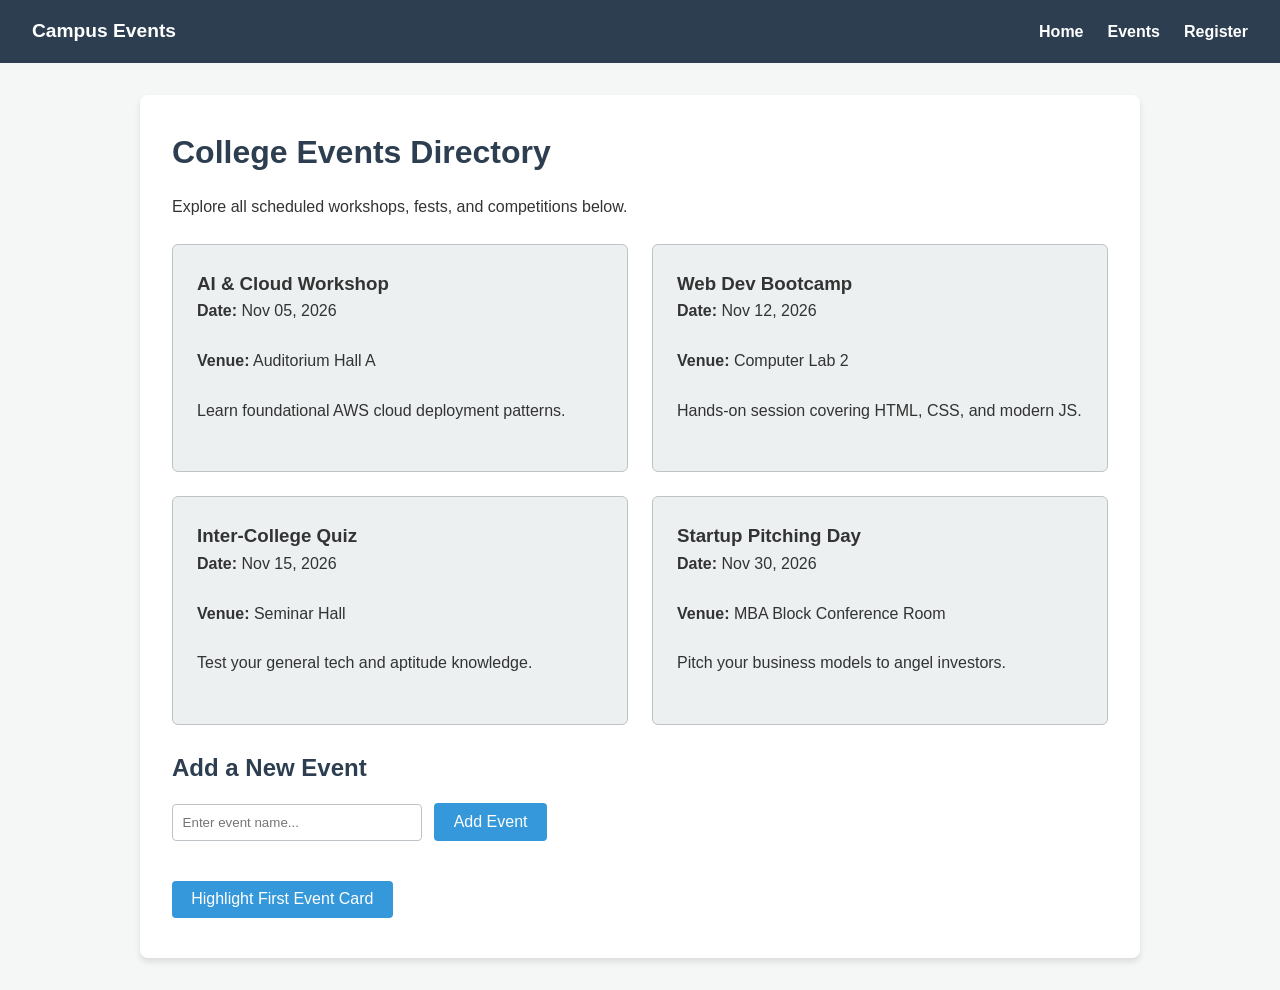
==== events.html @ 0021b933 "Add files via upload" ====
<!DOCTYPE html>
<html lang="en">
<head>
    <meta charset="UTF-8">
    <meta name="viewport" content="width=device-width, initial-scale=1.0">
    <title>Campus Event Management - Events</title>
    <link rel="stylesheet" href="style.css">
</head>
<body>

    <!-- Navigation Bar -->
    <nav>
        <div class="logo">Campus Events</div>
        <ul>
            <li><a href="index.html">Home</a></li>
            <li><a href="events.html">Events</a></li>
            <li><a href="register.html">Register</a></li>
        </ul>
    </nav>

    <div class="container">
        <h1>College Events Directory</h1>
        <p>Explore all scheduled workshops, fests, and competitions below.</p>

        <!-- Event Cards (At least 4) -->
        <div class="card-container">
            <div class="card" id="card-1">
                <h3>AI & Cloud Workshop</h3>
                <p><strong>Date:</strong> Nov 05, 2026</p>
                <p><strong>Venue:</strong> Auditorium Hall A</p>
                <p>Learn foundational AWS cloud deployment patterns.</p>
            </div>
            <div class="card">
                <h3>Web Dev Bootcamp</h3>
                <p><strong>Date:</strong> Nov 12, 2026</p>
                <p><strong>Venue:</strong> Computer Lab 2</p>
                <p>Hands-on session covering HTML, CSS, and modern JS.</p>
            </div>
        </div>

        <div class="card-container">
            <div class="card">
                <h3>Inter-College Quiz</h3>
                <p><strong>Date:</strong> Nov 15, 2026</p>
                <p><strong>Venue:</strong> Seminar Hall</p>
                <p>Test your general tech and aptitude knowledge.</p>
            </div>
            <div class="card">
                <h3>Startup Pitching Day</h3>
                <p><strong>Date:</strong> Nov 30, 2026</p>
                <p><strong>Venue:</strong> MBA Block Conference Room</p>
                <p>Pitch your business models to angel investors.</p>
            </div>
        </div>

        <!-- Add Event Section -->
        <h2>Add a New Event</h2>
        <div>
            <input type="text" id="newEventInput" placeholder="Enter event name...">
            <button onclick="addNewEvent()">Add Event</button>
        </div>
        <p id="submissionConfirmation" class="success-msg"></p>
        <div id="dynamicEventDisplay"></div>

        <!-- Modify Card Button -->
        <div style="margin-top: 1.5rem;">
            <button onclick="modifyEventCard()">Highlight First Event Card</button>
        </div>
    </div>

    <script src="script.js"></script>
</body>
</html>
---- style.css ----
* {
    margin: 0;
    padding: 0;
    box-sizing: border-box;
}

body {
    font-family: Arial, sans-serif;
    background-color: #f4f7f6;
    color: #333;
    line-height: 1.6;
}

/* Navigation Bar */
nav {
    background-color: #2c3e50;
    display: flex;
    justify-content: space-between;
    align-items: center;
    padding: 1rem 2rem;
}

nav .logo {
    color: #fff;
    font-weight: bold;
    font-size: 1.2rem;
}

nav ul {
    list-style: none;
    display: flex;
    gap: 1.5rem;
}

nav ul li a {
    color: #fff;
    text-decoration: none;
    font-weight: bold;
    transition: color 0.3s;
}

nav ul li a:hover {
    color: #3498db;
}

/* Main Container */
.container {
    max-width: 1000px;
    margin: 2rem auto;
    padding: 2rem;
    background: #fff;
    border-radius: 8px;
    box-shadow: 0 4px 6px rgba(0, 0, 0, 0.1);
}

h1, h2 {
    margin-bottom: 1rem;
    color: #2c3e50;
}

p {
    margin-bottom: 1.5rem;
}

/* Flexbox Cards Layout */
.card-container {
    display: flex;
    gap: 1.5rem;
    flex-wrap: wrap;
    margin-bottom: 1.5rem;
}

.card {
    background: #ecf0f1;
    border: 1px solid #bdc3c7;
    border-radius: 6px;
    padding: 1.5rem;
    flex: 1;
    min-width: 250px;
    transition: background-color 0.3s;
}

/* Buttons and Inputs */
button {
    background-color: #3498db;
    color: white;
    border: none;
    padding: 0.6rem 1.2rem;
    border-radius: 4px;
    cursor: pointer;
    font-size: 1rem;
    margin-right: 0.5rem;
    margin-bottom: 0.5rem;
    transition: background-color 0.3s;
}

button:hover {
    background-color: #2980b9;
}

input, select {
    padding: 0.6rem;
    margin-right: 0.5rem;
    margin-bottom: 1rem;
    border: 1px solid #bdc3c7;
    border-radius: 4px;
    width: 250px;
}

.error-msg {
    color: #e74c3c;
    font-size: 0.9rem;
    margin-top: -0.5rem;
    margin-bottom: 1rem;
}

.success-msg {
    color: #27ae60;
    font-weight: bold;
    margin-top: 1rem;
}

/* Footer */
footer {
    text-align: center;
    padding: 1rem;
    background-color: #2c3e50;
    color: white;
    position: fixed;
    bottom: 0;
    width: 100%;
}
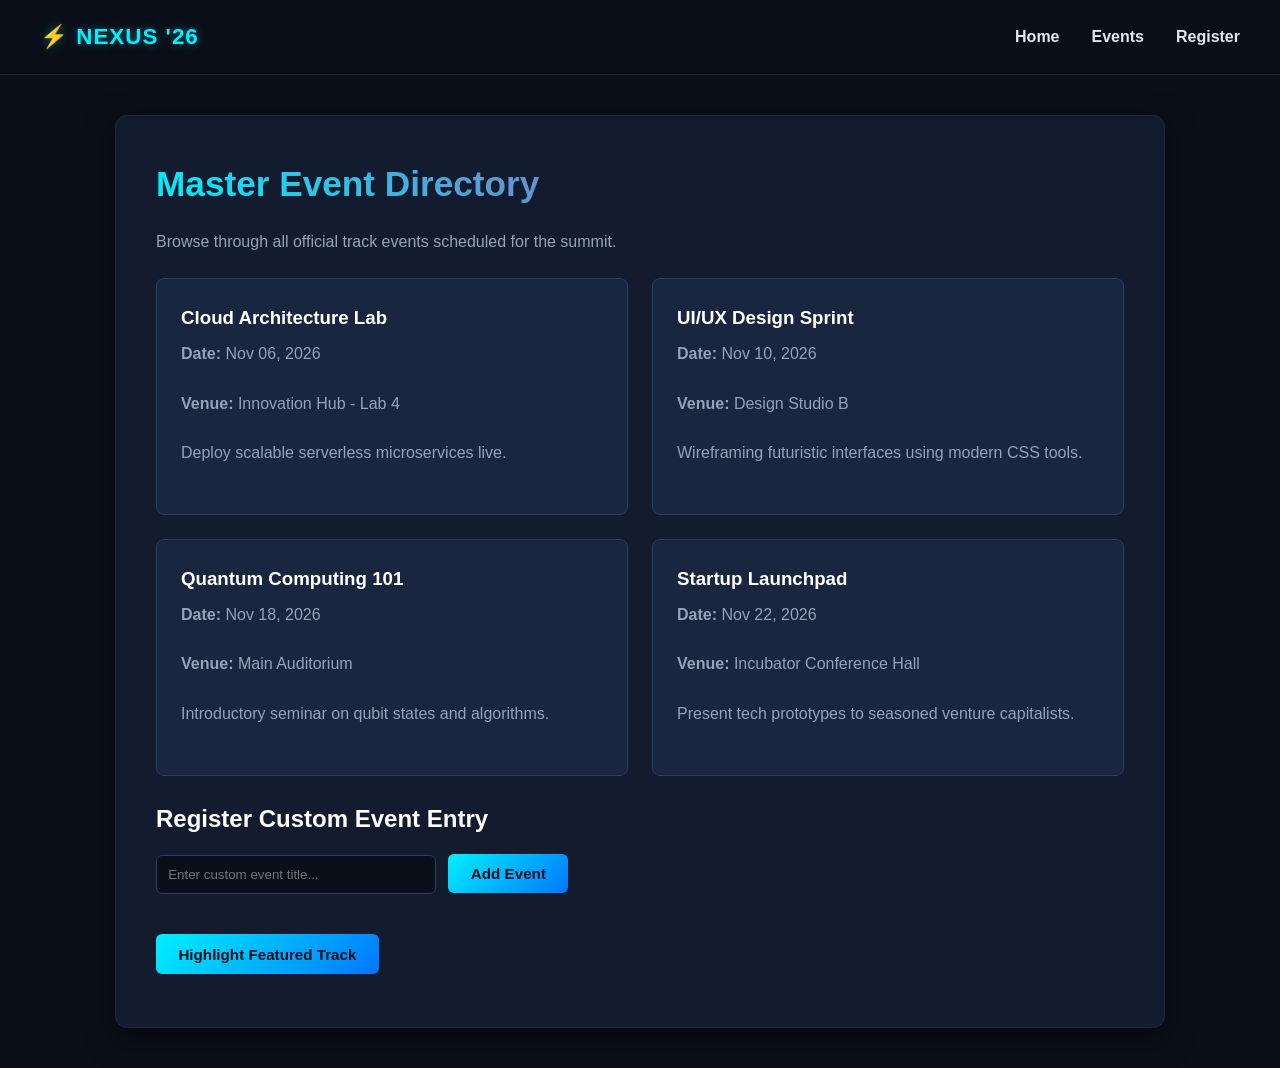
==== commit 3732e10e: "Add files via upload" ====
--- a/events.html
+++ b/events.html
@@ -3,14 +3,13 @@
 <head>
     <meta charset="UTF-8">
     <meta name="viewport" content="width=device-width, initial-scale=1.0">
-    <title>Campus Event Management - Events</title>
+    <title>Nexus '26 - Events</title>
     <link rel="stylesheet" href="style.css">
 </head>
 <body>
 
-    <!-- Navigation Bar -->
     <nav>
-        <div class="logo">Campus Events</div>
+        <div class="logo">⚡ NEXUS '26</div>
         <ul>
             <li><a href="index.html">Home</a></li>
             <li><a href="events.html">Events</a></li>
@@ -19,52 +18,49 @@
     </nav>
 
     <div class="container">
-        <h1>College Events Directory</h1>
-        <p>Explore all scheduled workshops, fests, and competitions below.</p>
+        <h1>Master Event Directory</h1>
+        <p>Browse through all official track events scheduled for the summit.</p>
 
-        <!-- Event Cards (At least 4) -->
         <div class="card-container">
             <div class="card" id="card-1">
-                <h3>AI & Cloud Workshop</h3>
-                <p><strong>Date:</strong> Nov 05, 2026</p>
-                <p><strong>Venue:</strong> Auditorium Hall A</p>
-                <p>Learn foundational AWS cloud deployment patterns.</p>
+                <h3>Cloud Architecture Lab</h3>
+                <p><strong>Date:</strong> Nov 06, 2026</p>
+                <p><strong>Venue:</strong> Innovation Hub - Lab 4</p>
+                <p>Deploy scalable serverless microservices live.</p>
             </div>
             <div class="card">
-                <h3>Web Dev Bootcamp</h3>
-                <p><strong>Date:</strong> Nov 12, 2026</p>
-                <p><strong>Venue:</strong> Computer Lab 2</p>
-                <p>Hands-on session covering HTML, CSS, and modern JS.</p>
+                <h3>UI/UX Design Sprint</h3>
+                <p><strong>Date:</strong> Nov 10, 2026</p>
+                <p><strong>Venue:</strong> Design Studio B</p>
+                <p>Wireframing futuristic interfaces using modern CSS tools.</p>
             </div>
         </div>
 
         <div class="card-container">
             <div class="card">
-                <h3>Inter-College Quiz</h3>
-                <p><strong>Date:</strong> Nov 15, 2026</p>
-                <p><strong>Venue:</strong> Seminar Hall</p>
-                <p>Test your general tech and aptitude knowledge.</p>
+                <h3>Quantum Computing 101</h3>
+                <p><strong>Date:</strong> Nov 18, 2026</p>
+                <p><strong>Venue:</strong> Main Auditorium</p>
+                <p>Introductory seminar on qubit states and algorithms.</p>
             </div>
             <div class="card">
-                <h3>Startup Pitching Day</h3>
-                <p><strong>Date:</strong> Nov 30, 2026</p>
-                <p><strong>Venue:</strong> MBA Block Conference Room</p>
-                <p>Pitch your business models to angel investors.</p>
+                <h3>Startup Launchpad</h3>
+                <p><strong>Date:</strong> Nov 22, 2026</p>
+                <p><strong>Venue:</strong> Incubator Conference Hall</p>
+                <p>Present tech prototypes to seasoned venture capitalists.</p>
             </div>
         </div>
 
-        <!-- Add Event Section -->
-        <h2>Add a New Event</h2>
+        <h2>Register Custom Event Entry</h2>
         <div>
-            <input type="text" id="newEventInput" placeholder="Enter event name...">
+            <input type="text" id="newEventInput" placeholder="Enter custom event title...">
             <button onclick="addNewEvent()">Add Event</button>
         </div>
         <p id="submissionConfirmation" class="success-msg"></p>
         <div id="dynamicEventDisplay"></div>
 
-        <!-- Modify Card Button -->
         <div style="margin-top: 1.5rem;">
-            <button onclick="modifyEventCard()">Highlight First Event Card</button>
+            <button onclick="modifyEventCard()">Highlight Featured Track</button>
         </div>
     </div>
 
--- a/style.css
+++ b/style.css
@@ -1,3 +1,12 @@
+:root {
+    --bg-color: #0b0f19;
+    --card-bg: #131c2e;
+    --text-color: #e2e8f0;
+    --accent-cyan: #00f0ff;
+    --accent-pink: #ff007f;
+    --border-color: #1e293b;
+}
+
 * {
     margin: 0;
     padding: 0;
@@ -5,64 +14,81 @@
 }
 
 body {
-    font-family: Arial, sans-serif;
-    background-color: #f4f7f6;
-    color: #333;
+    font-family: 'Segoe UI', Tahoma, Geneva, Verdana, sans-serif;
+    background-color: var(--bg-color);
+    color: var(--text-color);
     line-height: 1.6;
 }
 
-/* Navigation Bar */
+/* Futuristic Navigation Bar */
 nav {
-    background-color: #2c3e50;
+    background: rgba(11, 15, 25, 0.95);
+    backdrop-filter: blur(10px);
+    border-bottom: 1px solid var(--border-color);
     display: flex;
     justify-content: space-between;
     align-items: center;
-    padding: 1rem 2rem;
+    padding: 1.2rem 2.5rem;
+    position: sticky;
+    top: 0;
+    z-index: 100;
 }
 
 nav .logo {
-    color: #fff;
-    font-weight: bold;
-    font-size: 1.2rem;
+    color: var(--accent-cyan);
+    font-weight: 800;
+    font-size: 1.4rem;
+    letter-spacing: 1px;
+    text-shadow: 0 0 10px rgba(0, 240, 255, 0.4);
 }
 
 nav ul {
     list-style: none;
     display: flex;
-    gap: 1.5rem;
+    gap: 2rem;
 }
 
 nav ul li a {
-    color: #fff;
+    color: var(--text-color);
     text-decoration: none;
-    font-weight: bold;
+    font-weight: 600;
     transition: color 0.3s;
 }
 
 nav ul li a:hover {
-    color: #3498db;
+    color: var(--accent-cyan);
+    text-shadow: 0 0 8px rgba(0, 240, 255, 0.5);
 }
 
-/* Main Container */
+/* Main Container Layout */
 .container {
-    max-width: 1000px;
-    margin: 2rem auto;
-    padding: 2rem;
-    background: #fff;
-    border-radius: 8px;
-    box-shadow: 0 4px 6px rgba(0, 0, 0, 0.1);
+    max-width: 1050px;
+    margin: 2.5rem auto;
+    padding: 2.5rem;
+    background: var(--card-bg);
+    border: 1px solid var(--border-color);
+    border-radius: 12px;
+    box-shadow: 0 10px 30px rgba(0, 0, 0, 0.5);
 }
 
 h1, h2 {
+    color: #fff;
     margin-bottom: 1rem;
-    color: #2c3e50;
+}
+
+h1 {
+    font-size: 2.2rem;
+    background: linear-gradient(45deg, var(--accent-cyan), var(--accent-pink));
+    -webkit-background-clip: text;
+    -webkit-text-fill-color: transparent;
 }
 
 p {
     margin-bottom: 1.5rem;
+    color: #94a3b8;
 }
 
-/* Flexbox Cards Layout */
+/* Flexbox Cards */
 .card-container {
     display: flex;
     gap: 1.5rem;
@@ -71,62 +97,70 @@
 }
 
 .card {
-    background: #ecf0f1;
-    border: 1px solid #bdc3c7;
-    border-radius: 6px;
+    background: #1a263f;
+    border: 1px solid #2a3d66;
+    border-radius: 8px;
     padding: 1.5rem;
     flex: 1;
-    min-width: 250px;
-    transition: background-color 0.3s;
+    min-width: 260px;
+    transition: transform 0.3s, border-color 0.3s, background-color 0.3s;
 }
 
-/* Buttons and Inputs */
+.card:hover {
+    transform: translateY(-4px);
+    border-color: var(--accent-cyan);
+}
+
+.card h3 {
+    color: #fff;
+    margin-bottom: 0.5rem;
+}
+
+/* Interactive Buttons and Inputs */
 button {
-    background-color: #3498db;
-    color: white;
+    background: linear-gradient(135deg, var(--accent-cyan), #0077ff);
+    color: #0b0f19;
     border: none;
-    padding: 0.6rem 1.2rem;
-    border-radius: 4px;
+    padding: 0.7rem 1.4rem;
+    border-radius: 6px;
     cursor: pointer;
-    font-size: 1rem;
-    margin-right: 0.5rem;
-    margin-bottom: 0.5rem;
-    transition: background-color 0.3s;
+    font-weight: 700;
+    font-size: 0.95rem;
+    margin-right: 0.6rem;
+    margin-bottom: 0.8rem;
+    transition: opacity 0.3s, transform 0.2s;
 }
 
 button:hover {
-    background-color: #2980b9;
+    opacity: 0.9;
+    transform: scale(1.02);
 }
 
 input, select {
-    padding: 0.6rem;
+    background: #0b0f19;
+    color: #fff;
+    padding: 0.7rem;
     margin-right: 0.5rem;
     margin-bottom: 1rem;
-    border: 1px solid #bdc3c7;
-    border-radius: 4px;
-    width: 250px;
+    border: 1px solid #2a3d66;
+    border-radius: 6px;
+    width: 280px;
+}
+
+input:focus, select:focus {
+    outline: none;
+    border-color: var(--accent-cyan);
 }
 
 .error-msg {
-    color: #e74c3c;
+    color: #ff4d4d;
     font-size: 0.9rem;
     margin-top: -0.5rem;
     margin-bottom: 1rem;
 }
 
 .success-msg {
-    color: #27ae60;
+    color: #00ffaa;
     font-weight: bold;
     margin-top: 1rem;
-}
-
-/* Footer */
-footer {
-    text-align: center;
-    padding: 1rem;
-    background-color: #2c3e50;
-    color: white;
-    position: fixed;
-    bottom: 0;
-    width: 100%;
 }
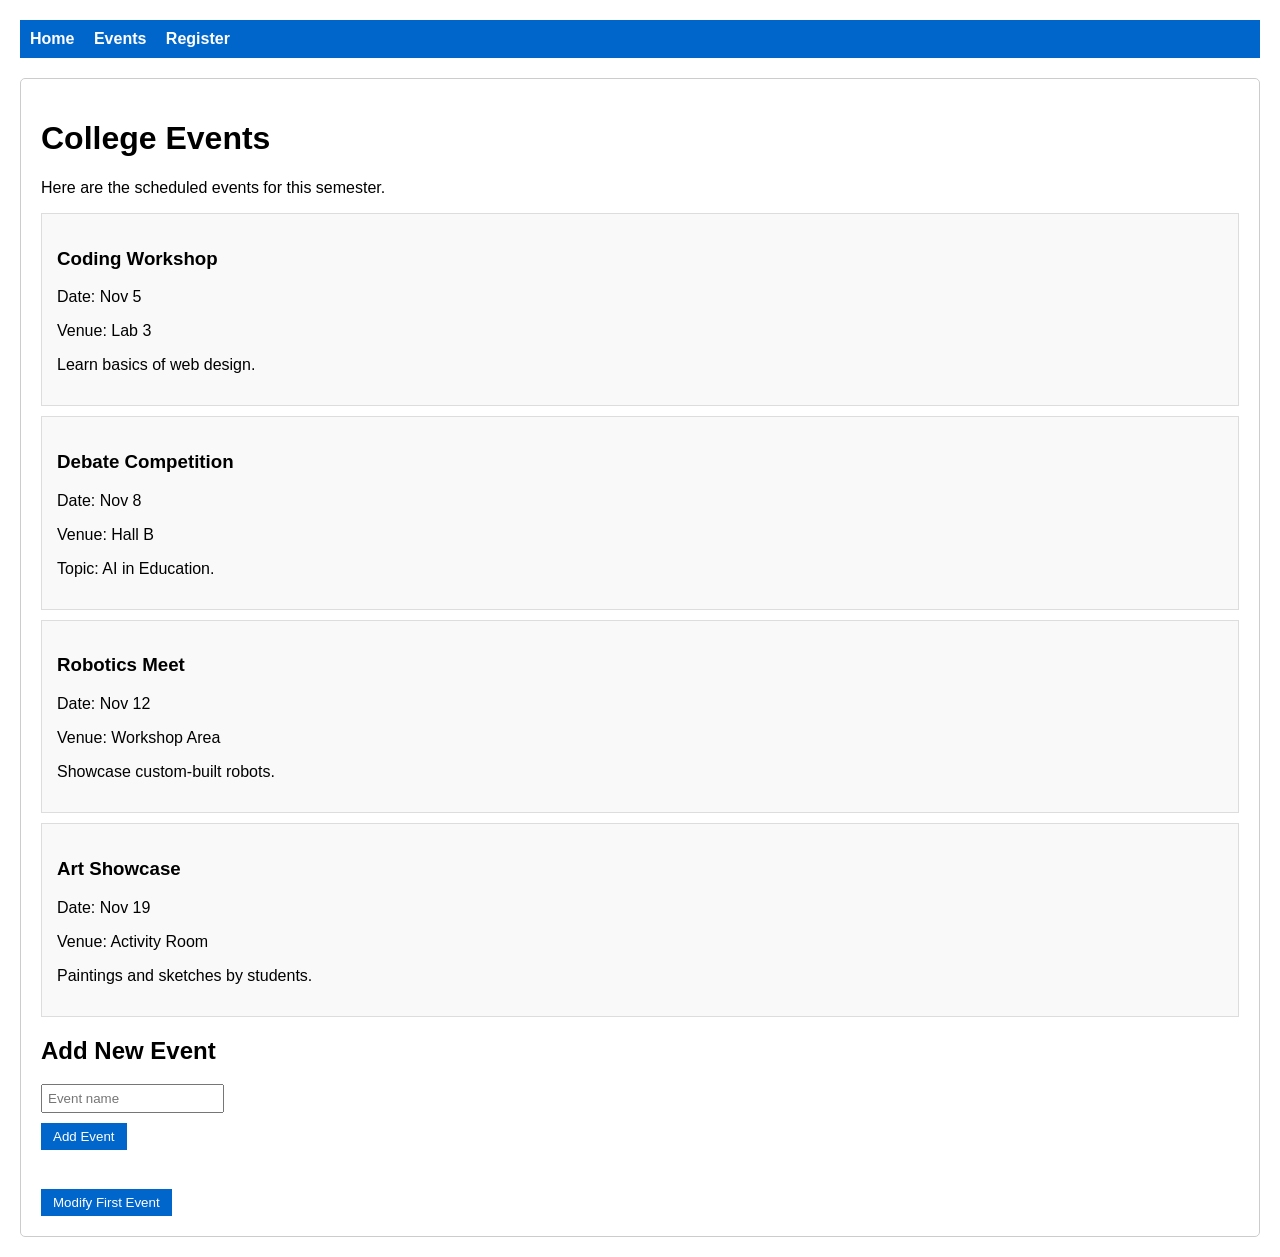
==== commit fc05677a: "Add files via upload" ====
--- a/events.html
+++ b/events.html
@@ -1,67 +1,54 @@
 <!DOCTYPE html>
-<html lang="en">
+<html>
 <head>
-    <meta charset="UTF-8">
-    <meta name="viewport" content="width=device-width, initial-scale=1.0">
-    <title>Nexus '26 - Events</title>
+    <title>Events - Campus Event Management</title>
     <link rel="stylesheet" href="style.css">
 </head>
 <body>
 
     <nav>
-        <div class="logo">⚡ NEXUS '26</div>
-        <ul>
-            <li><a href="index.html">Home</a></li>
-            <li><a href="events.html">Events</a></li>
-            <li><a href="register.html">Register</a></li>
-        </ul>
+        <a href="index.html">Home</a>
+        <a href="events.html">Events</a>
+        <a href="register.html">Register</a>
     </nav>
 
     <div class="container">
-        <h1>Master Event Directory</h1>
-        <p>Browse through all official track events scheduled for the summit.</p>
+        <h1>College Events</h1>
+        <p>Here are the scheduled events for this semester.</p>
 
-        <div class="card-container">
-            <div class="card" id="card-1">
-                <h3>Cloud Architecture Lab</h3>
-                <p><strong>Date:</strong> Nov 06, 2026</p>
-                <p><strong>Venue:</strong> Innovation Hub - Lab 4</p>
-                <p>Deploy scalable serverless microservices live.</p>
-            </div>
-            <div class="card">
-                <h3>UI/UX Design Sprint</h3>
-                <p><strong>Date:</strong> Nov 10, 2026</p>
-                <p><strong>Venue:</strong> Design Studio B</p>
-                <p>Wireframing futuristic interfaces using modern CSS tools.</p>
-            </div>
+        <div class="card" id="card-1">
+            <h3>Coding Workshop</h3>
+            <p>Date: Nov 5</p>
+            <p>Venue: Lab 3</p>
+            <p>Learn basics of web design.</p>
+        </div>
+        <div class="card">
+            <h3>Debate Competition</h3>
+            <p>Date: Nov 8</p>
+            <p>Venue: Hall B</p>
+            <p>Topic: AI in Education.</p>
+        </div>
+        <div class="card">
+            <h3>Robotics Meet</h3>
+            <p>Date: Nov 12</p>
+            <p>Venue: Workshop Area</p>
+            <p>Showcase custom-built robots.</p>
+        </div>
+        <div class="card">
+            <h3>Art Showcase</h3>
+            <p>Date: Nov 19</p>
+            <p>Venue: Activity Room</p>
+            <p>Paintings and sketches by students.</p>
         </div>
 
-        <div class="card-container">
-            <div class="card">
-                <h3>Quantum Computing 101</h3>
-                <p><strong>Date:</strong> Nov 18, 2026</p>
-                <p><strong>Venue:</strong> Main Auditorium</p>
-                <p>Introductory seminar on qubit states and algorithms.</p>
-            </div>
-            <div class="card">
-                <h3>Startup Launchpad</h3>
-                <p><strong>Date:</strong> Nov 22, 2026</p>
-                <p><strong>Venue:</strong> Incubator Conference Hall</p>
-                <p>Present tech prototypes to seasoned venture capitalists.</p>
-            </div>
-        </div>
-
-        <h2>Register Custom Event Entry</h2>
-        <div>
-            <input type="text" id="newEventInput" placeholder="Enter custom event title...">
-            <button onclick="addNewEvent()">Add Event</button>
-        </div>
+        <h2>Add New Event</h2>
+        <input type="text" id="newEventInput" placeholder="Event name">
+        <button onclick="addNewEvent()">Add Event</button>
         <p id="submissionConfirmation" class="success-msg"></p>
         <div id="dynamicEventDisplay"></div>
 
-        <div style="margin-top: 1.5rem;">
-            <button onclick="modifyEventCard()">Highlight Featured Track</button>
-        </div>
+        <br>
+        <button onclick="modifyEventCard()">Modify First Event</button>
     </div>
 
     <script src="script.js"></script>
--- a/style.css
+++ b/style.css
@@ -1,166 +1,64 @@
-:root {
-    --bg-color: #0b0f19;
-    --card-bg: #131c2e;
-    --text-color: #e2e8f0;
-    --accent-cyan: #00f0ff;
-    --accent-pink: #ff007f;
-    --border-color: #1e293b;
+body {
+    font-family: Arial, sans-serif;
+    background-color: #ffffff;
+    color: #000000;
+    margin: 20px;
 }
 
-* {
-    margin: 0;
-    padding: 0;
-    box-sizing: border-box;
+nav {
+    background-color: #0066cc;
+    padding: 10px;
+    margin-bottom: 20px;
 }
 
-body {
-    font-family: 'Segoe UI', Tahoma, Geneva, Verdana, sans-serif;
-    background-color: var(--bg-color);
-    color: var(--text-color);
-    line-height: 1.6;
+nav a {
+    color: white;
+    text-decoration: none;
+    font-weight: bold;
+    margin-right: 15px;
 }
 
-/* Futuristic Navigation Bar */
-nav {
-    background: rgba(11, 15, 25, 0.95);
-    backdrop-filter: blur(10px);
-    border-bottom: 1px solid var(--border-color);
-    display: flex;
-    justify-content: space-between;
-    align-items: center;
-    padding: 1.2rem 2.5rem;
-    position: sticky;
-    top: 0;
-    z-index: 100;
+nav a:hover {
+    text-decoration: underline;
 }
 
-nav .logo {
-    color: var(--accent-cyan);
-    font-weight: 800;
-    font-size: 1.4rem;
-    letter-spacing: 1px;
-    text-shadow: 0 0 10px rgba(0, 240, 255, 0.4);
-}
-
-nav ul {
-    list-style: none;
-    display: flex;
-    gap: 2rem;
-}
-
-nav ul li a {
-    color: var(--text-color);
-    text-decoration: none;
-    font-weight: 600;
-    transition: color 0.3s;
-}
-
-nav ul li a:hover {
-    color: var(--accent-cyan);
-    text-shadow: 0 0 8px rgba(0, 240, 255, 0.5);
-}
-
-/* Main Container Layout */
 .container {
-    max-width: 1050px;
-    margin: 2.5rem auto;
-    padding: 2.5rem;
-    background: var(--card-bg);
-    border: 1px solid var(--border-color);
-    border-radius: 12px;
-    box-shadow: 0 10px 30px rgba(0, 0, 0, 0.5);
-}
-
-h1, h2 {
-    color: #fff;
-    margin-bottom: 1rem;
-}
-
-h1 {
-    font-size: 2.2rem;
-    background: linear-gradient(45deg, var(--accent-cyan), var(--accent-pink));
-    -webkit-background-clip: text;
-    -webkit-text-fill-color: transparent;
-}
-
-p {
-    margin-bottom: 1.5rem;
-    color: #94a3b8;
-}
-
-/* Flexbox Cards */
-.card-container {
-    display: flex;
-    gap: 1.5rem;
-    flex-wrap: wrap;
-    margin-bottom: 1.5rem;
+    border: 1px solid #ccc;
+    padding: 20px;
+    margin-bottom: 20px;
+    border-radius: 5px;
 }
 
 .card {
-    background: #1a263f;
-    border: 1px solid #2a3d66;
-    border-radius: 8px;
-    padding: 1.5rem;
-    flex: 1;
-    min-width: 260px;
-    transition: transform 0.3s, border-color 0.3s, background-color 0.3s;
+    background-color: #f9f9f9;
+    border: 1px solid #ddd;
+    padding: 15px;
+    margin-bottom: 10px;
 }
 
-.card:hover {
-    transform: translateY(-4px);
-    border-color: var(--accent-cyan);
+input, select {
+    padding: 5px;
+    margin: 5px 0;
+    display: block;
 }
 
-.card h3 {
-    color: #fff;
-    margin-bottom: 0.5rem;
-}
-
-/* Interactive Buttons and Inputs */
 button {
-    background: linear-gradient(135deg, var(--accent-cyan), #0077ff);
-    color: #0b0f19;
+    padding: 6px 12px;
+    background-color: #0066cc;
+    color: white;
     border: none;
-    padding: 0.7rem 1.4rem;
-    border-radius: 6px;
     cursor: pointer;
-    font-weight: 700;
-    font-size: 0.95rem;
-    margin-right: 0.6rem;
-    margin-bottom: 0.8rem;
-    transition: opacity 0.3s, transform 0.2s;
+    margin-top: 5px;
 }
 
 button:hover {
-    opacity: 0.9;
-    transform: scale(1.02);
-}
-
-input, select {
-    background: #0b0f19;
-    color: #fff;
-    padding: 0.7rem;
-    margin-right: 0.5rem;
-    margin-bottom: 1rem;
-    border: 1px solid #2a3d66;
-    border-radius: 6px;
-    width: 280px;
-}
-
-input:focus, select:focus {
-    outline: none;
-    border-color: var(--accent-cyan);
+    background-color: #004b99;
 }
 
 .error-msg {
-    color: #ff4d4d;
-    font-size: 0.9rem;
-    margin-top: -0.5rem;
-    margin-bottom: 1rem;
+    color: red;
 }
 
 .success-msg {
-    color: #00ffaa;
-    font-weight: bold;
-    margin-top: 1rem;
+    color: green;
 }
